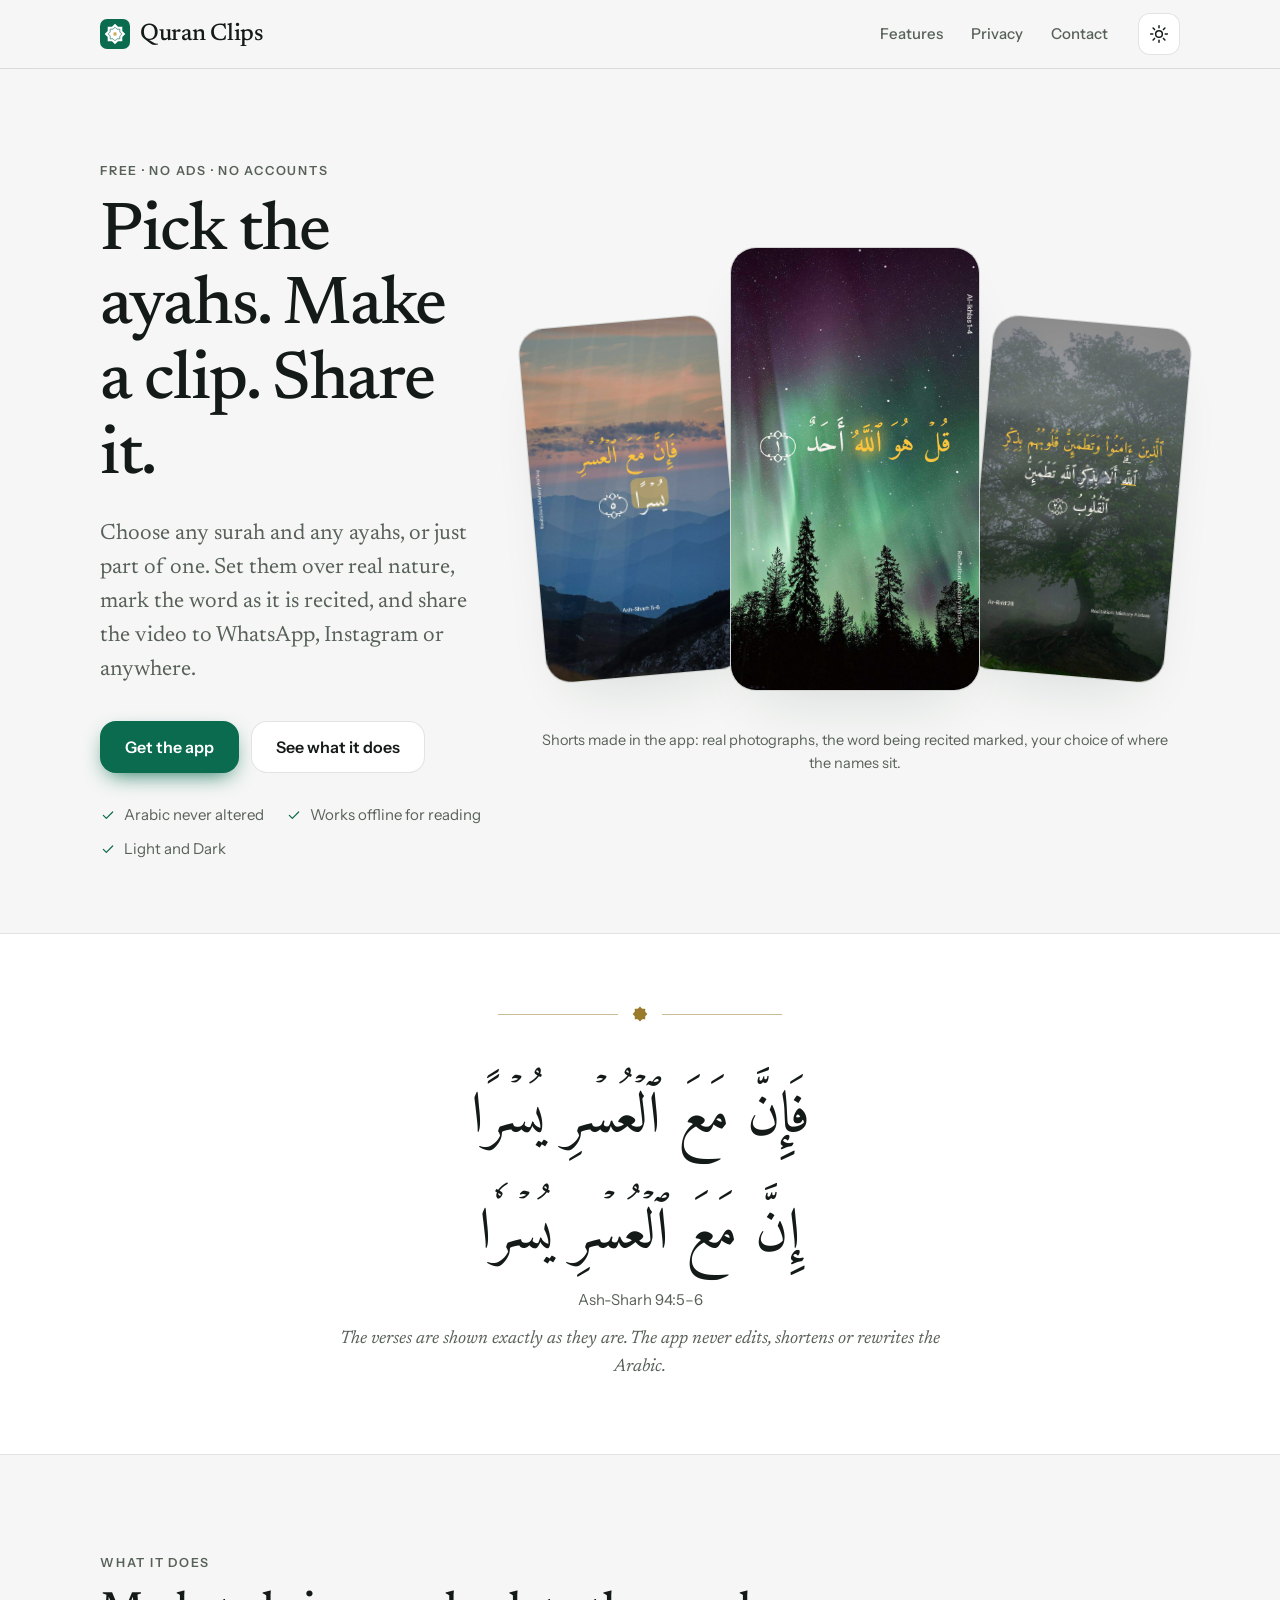
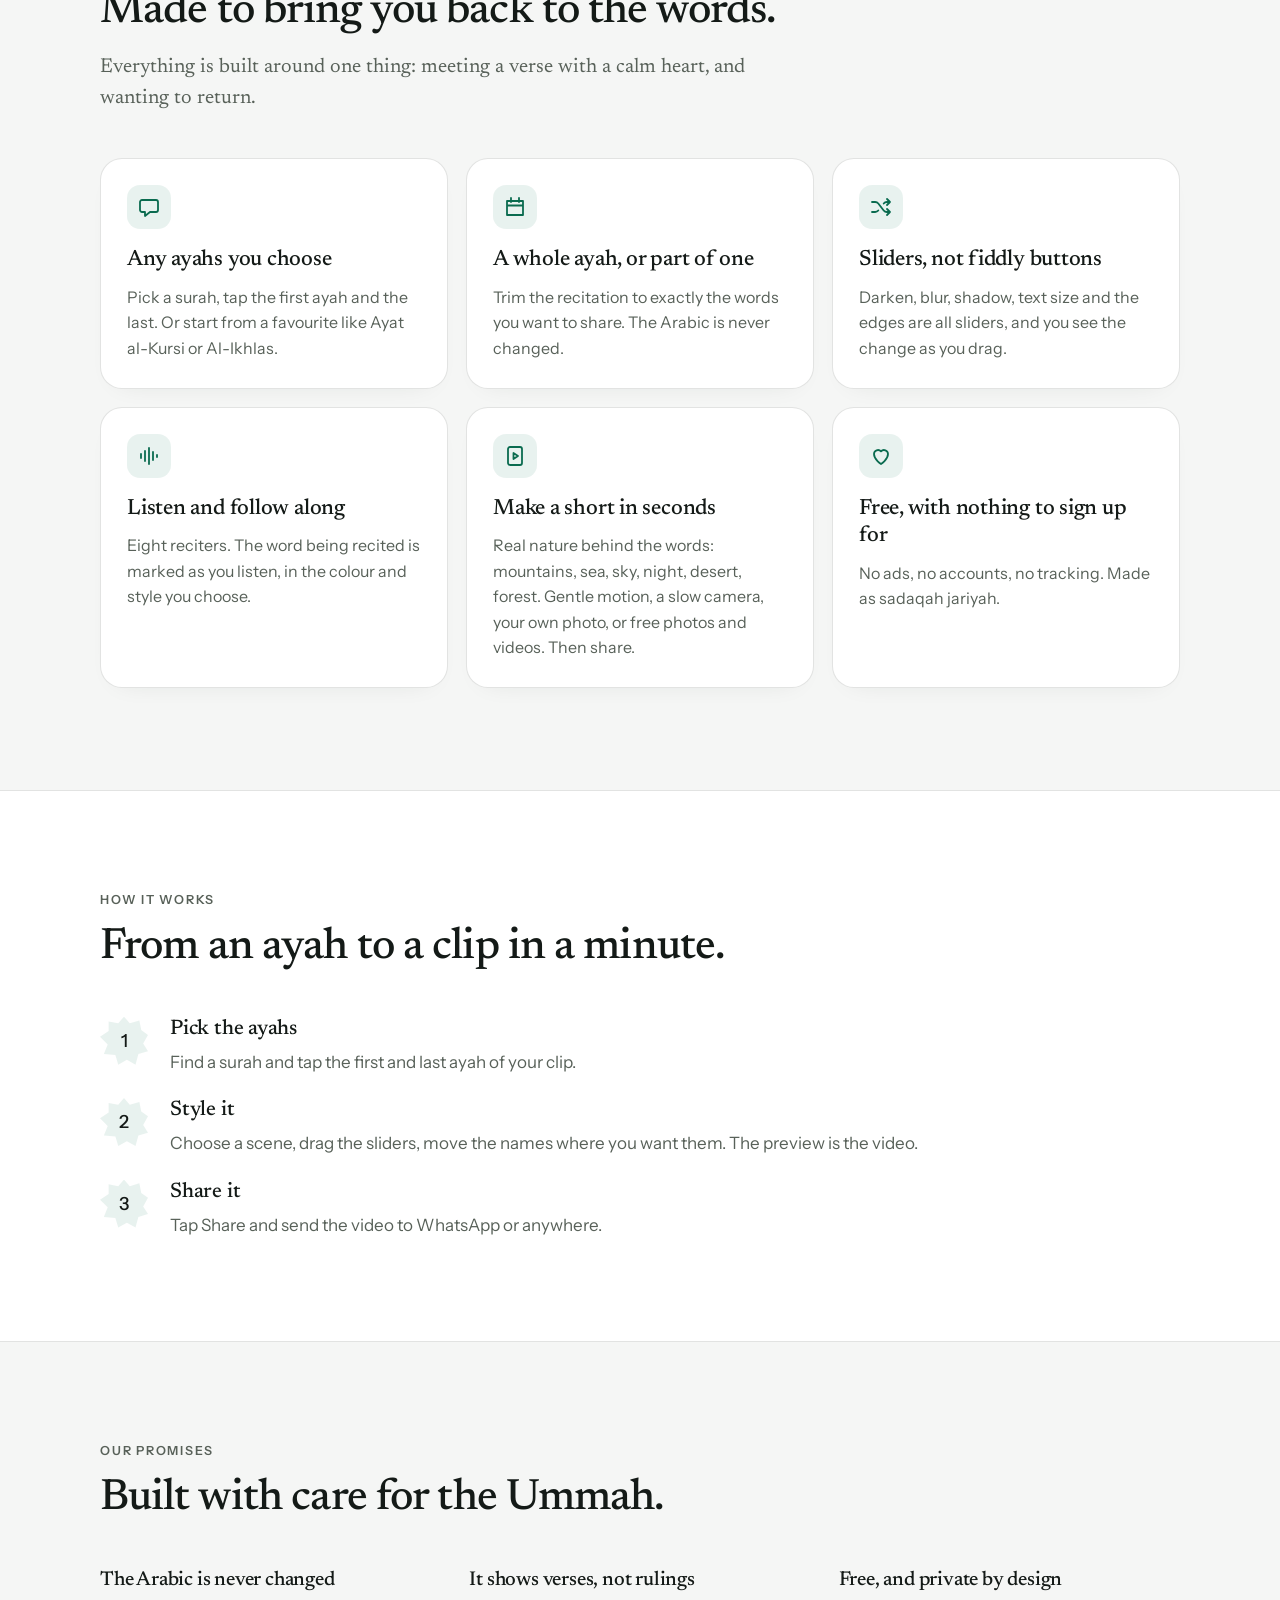
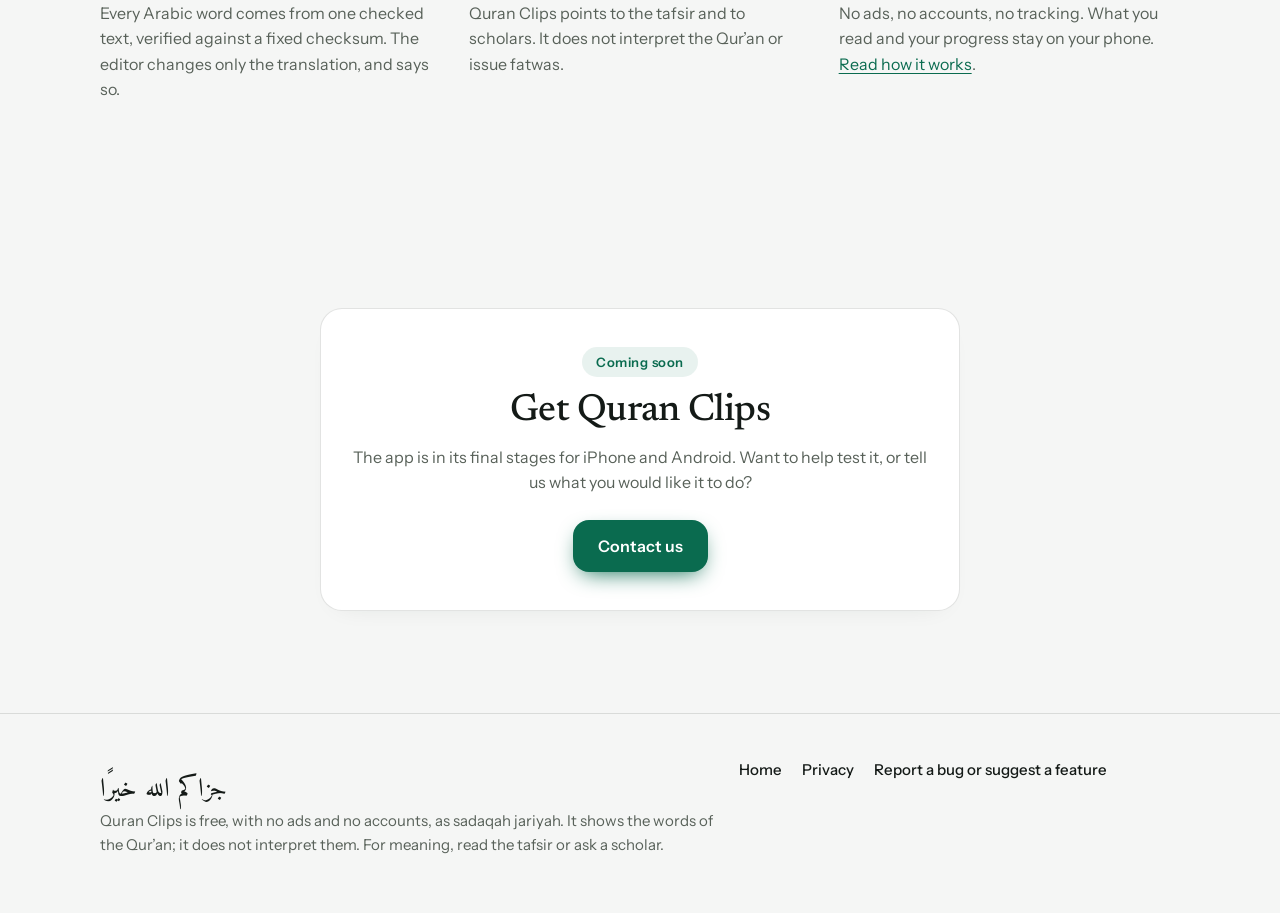
==== index.html @ 02ba5cd6 "Publish the Quran Clips site on its own so GitHub Pages can serve it from the repository root." ====
<!doctype html>
<html lang="en" dir="ltr">
<head>
<meta charset="utf-8">
<meta name="viewport" content="width=device-width, initial-scale=1">
<title>Quran Clips: make a clip of the ayahs you love</title>
<meta name="description" content="A free app for making Qur’an clips: pick the ayahs, set them over real nature, with the word being recited marked, and share the video. No ads, no accounts.">
<meta name="theme-color" content="#f5f6f5" media="(prefers-color-scheme: light)">
<meta name="theme-color" content="#0b0f0d" media="(prefers-color-scheme: dark)">
<link rel="icon" href="favicon.svg" type="image/svg+xml">
<link rel="preload" href="fonts/Newsreader_500Medium.ttf" as="font" type="font/ttf" crossorigin>
<link rel="stylesheet" href="style.css">
<script>
  // Set the theme before the page paints, so it never flashes the wrong one. Follows the device unless chosen.
  (function () {
    var t = null;
    try { t = localStorage.getItem("theme"); } catch (e) {}
    if (t !== "light" && t !== "dark") t = window.matchMedia && matchMedia("(prefers-color-scheme: dark)").matches ? "dark" : "light";
    document.documentElement.setAttribute("data-theme", t);
  })();
</script>
</head>
<body>
<a class="skip" href="#main">Skip to the content</a>
<header class="site">
  <div class="wrap bar">
    <a class="brand" href="index.html"><img src="assets/mark.svg" alt="" width="30" height="30"> Quran Clips</a>
    <nav class="main" aria-label="Main">
      <a class="hide-sm" href="index.html#features">Features</a>
      <a class="hide-sm" href="privacy.html">Privacy</a>
      <a href="contact.html">Contact</a>
    </nav>
    <button class="icon-btn" id="theme" type="button" aria-label="Switch between light and dark"><svg class="sun-icon" viewBox="0 0 24 24" fill="none" stroke="currentColor" stroke-width="1.8" stroke-linecap="round" aria-hidden="true"><circle cx="12" cy="12" r="4"/><path d="M12 2v2.5 M12 19.5V22 M2 12h2.5 M19.5 12H22 M4.9 4.9l1.8 1.8 M17.3 17.3l1.8 1.8 M19.1 4.9l-1.8 1.8 M6.7 17.3l-1.8 1.8"/></svg><svg class="moon-icon" viewBox="0 0 24 24" fill="none" stroke="currentColor" stroke-width="1.8" stroke-linecap="round" stroke-linejoin="round" aria-hidden="true"><path d="M20 14.5A8 8 0 0 1 9.5 4a8 8 0 1 0 10.5 10.5z"/></svg></button>
  </div>
</header>

<main id="main">
  <section class="hero">
    <div class="wrap grid">
      <div>
        <p class="eyebrow">Free · No ads · No accounts</p>
        <h1>Pick the ayahs. Make a clip. Share it.</h1>
        <p class="lead">Choose any surah and any ayahs, or just part of one. Set them over real nature, mark the word as it is recited, and share the video to WhatsApp, Instagram or anywhere.</p>
        <div class="cta">
          <a class="btn primary" href="#get">Get the app</a>
          <a class="btn" href="#features">See what it does</a>
        </div>
        <ul class="facts">
          <li><svg viewBox="0 0 24 24" fill="none" stroke="currentColor" stroke-width="1.8" stroke-linecap="round" stroke-linejoin="round" aria-hidden="true"><path d="M5 12.5l4.5 4.5L19 7.5"/></svg> Arabic never altered</li>
          <li><svg viewBox="0 0 24 24" fill="none" stroke="currentColor" stroke-width="1.8" stroke-linecap="round" stroke-linejoin="round" aria-hidden="true"><path d="M5 12.5l4.5 4.5L19 7.5"/></svg> Works offline for reading</li>
          <li><svg viewBox="0 0 24 24" fill="none" stroke="currentColor" stroke-width="1.8" stroke-linecap="round" stroke-linejoin="round" aria-hidden="true"><path d="M5 12.5l4.5 4.5L19 7.5"/></svg> Light and Dark</li>
        </ul>
      </div>
      <div>
        <div class="shots" aria-label="Three example shorts made with Quran Clips">
          <figure class="shot left" style="margin:0"><img src="assets/short-dawn.jpg" alt="A short: Ash-Sharh 5 to 6 in Arabic over dawn ridges, with one word marked as it is recited" width="360" height="640" loading="eager"></figure>
          <figure class="shot center" style="margin:0"><img src="assets/short-night.jpg" alt="A short: Al-Ikhlas over a green aurora behind pine trees" width="360" height="640" loading="eager"></figure>
          <figure class="shot right" style="margin:0"><img src="assets/short-forest.jpg" alt="A short: Ar-Ra‘d 28 over a tree in mist, with the recited word underlined" width="360" height="640" loading="eager"></figure>
        </div>
        <p class="shots-note small muted">Shorts made in the app: real photographs, the word being recited marked, your choice of where the names sit.</p>
      </div>
    </div>
  </section>

  <section class="verse" aria-label="A verse">
    <div class="wrap">
      <div class="ornament"><svg viewBox="0 0 16 16" fill="currentColor" aria-hidden="true"><path d="M8.00,0.60L10.17,2.77L13.23,2.77L13.23,5.83L15.40,8.00L13.23,10.17L13.23,13.23L10.17,13.23L8.00,15.40L5.83,13.23L2.77,13.23L2.77,10.17L0.60,8.00L2.77,5.83L2.77,2.77L5.83,2.77Z"/></svg></div>
      <p class="arabic" lang="ar" data-ref="94:5">فَإِنَّ مَعَ ٱلۡعُسۡرِ يُسۡرًا</p>
      <p class="arabic" lang="ar" data-ref="94:6" style="margin-top:0">إِنَّ مَعَ ٱلۡعُسۡرِ يُسۡرٗا</p>
      <p class="ref">Ash-Sharh 94:5–6</p>
      <p class="note">The verses are shown exactly as they are. The app never edits, shortens or rewrites the Arabic.</p>
    </div>
  </section>

  <section class="block" id="features">
    <div class="wrap">
      <div class="head">
        <p class="eyebrow">What it does</p>
        <h2>Made to bring you back to the words.</h2>
        <p>Everything is built around one thing: meeting a verse with a calm heart, and wanting to return.</p>
      </div>
      <div class="cards">
        <article class="card"><div class="tile"><svg viewBox="0 0 24 24" fill="none" stroke="currentColor" stroke-width="1.8" stroke-linecap="round" stroke-linejoin="round" aria-hidden="true"><path d="M5 5h14a2 2 0 0 1 2 2v8a2 2 0 0 1-2 2h-6l-5 4v-4H5a2 2 0 0 1-2-2V7a2 2 0 0 1 2-2z"/></svg></div><h3>Any ayahs you choose</h3><p>Pick a surah, tap the first ayah and the last. Or start from a favourite like Ayat al-Kursi or Al-Ikhlas.</p></article>
        <article class="card"><div class="tile"><svg viewBox="0 0 24 24" fill="none" stroke="currentColor" stroke-width="1.8" stroke-linecap="round" stroke-linejoin="round" aria-hidden="true"><path d="M4 6h16v14H4z M4 10.5h16 M8 3v4 M16 3v4"/></svg></div><h3>A whole ayah, or part of one</h3><p>Trim the recitation to exactly the words you want to share. The Arabic is never changed.</p></article>
        <article class="card"><div class="tile"><svg viewBox="0 0 24 24" fill="none" stroke="currentColor" stroke-width="1.8" stroke-linecap="round" stroke-linejoin="round" aria-hidden="true"><path d="M3 7h3.2a4 4 0 0 1 3.1 1.5l5.4 7A4 4 0 0 0 17.8 17H21 M18 14l3 3-3 3 M3 17h3.2a4 4 0 0 0 3.1-1.5 M14.7 8.5A4 4 0 0 1 17.8 7H21 M18 4l3 3-3 3"/></svg></div><h3>Sliders, not fiddly buttons</h3><p>Darken, blur, shadow, text size and the edges are all sliders, and you see the change as you drag.</p></article>
        <article class="card"><div class="tile"><svg viewBox="0 0 24 24" fill="none" stroke="currentColor" stroke-width="1.8" stroke-linecap="round" stroke-linejoin="round" aria-hidden="true"><path d="M4 10v4 M8 7v10 M12 4v16 M16 8v8 M20 11v2"/></svg></div><h3>Listen and follow along</h3><p>Eight reciters. The word being recited is marked as you listen, in the colour and style you choose.</p></article>
        <article class="card"><div class="tile"><svg viewBox="0 0 24 24" fill="none" stroke="currentColor" stroke-width="1.8" stroke-linecap="round" stroke-linejoin="round" aria-hidden="true"><path d="M7 3h10a2 2 0 0 1 2 2v14a2 2 0 0 1-2 2H7a2 2 0 0 1-2-2V5a2 2 0 0 1 2-2z M10.5 9v6l4.5-3z"/></svg></div><h3>Make a short in seconds</h3><p>Real nature behind the words: mountains, sea, sky, night, desert, forest. Gentle motion, a slow camera, your own photo, or free photos and videos. Then share.</p></article>
        <article class="card"><div class="tile"><svg viewBox="0 0 24 24" fill="none" stroke="currentColor" stroke-width="1.8" stroke-linecap="round" stroke-linejoin="round" aria-hidden="true"><path d="M12 20s-7-4.4-7-10a4 4 0 0 1 7-2.6A4 4 0 0 1 19 10c0 5.6-7 10-7 10z"/></svg></div><h3>Free, with nothing to sign up for</h3><p>No ads, no accounts, no tracking. Made as sadaqah jariyah.</p></article>
      </div>
    </div>
  </section>

  <section class="block band" id="how">
    <div class="wrap">
      <div class="head"><p class="eyebrow">How it works</p><h2>From an ayah to a clip in a minute.</h2></div>
      <ol class="steps">
        <li><div><h3>Pick the ayahs</h3><p>Find a surah and tap the first and last ayah of your clip.</p></div></li>
        <li><div><h3>Style it</h3><p>Choose a scene, drag the sliders, move the names where you want them. The preview is the video.</p></div></li>
        <li><div><h3>Share it</h3><p>Tap Share and send the video to WhatsApp or anywhere.</p></div></li>
      </ol>
    </div>
  </section>

  <section class="block">
    <div class="wrap">
      <div class="head"><p class="eyebrow">Our promises</p><h2>Built with care for the Ummah.</h2></div>
      <div class="principles">
        <div><h3>The Arabic is never changed</h3><p>Every Arabic word comes from one checked text, verified against a fixed checksum. The editor changes only the translation, and says so.</p></div>
        <div><h3>It shows verses, not rulings</h3><p>Quran Clips points to the tafsir and to scholars. It does not interpret the Qur’an or issue fatwas.</p></div>
        <div><h3>Free, and private by design</h3><p>No ads, no accounts, no tracking. What you read and your progress stay on your phone. <a href="privacy.html">Read how it works</a>.</p></div>
      </div>
    </div>
  </section>

  <section class="block get" id="get">
    <div class="wrap">
      <div class="card">
        <span class="pill">Coming soon</span>
        <h2 style="font-size:clamp(28px,4vw,38px)">Get Quran Clips</h2>
        <p style="margin:12px 0 24px">The app is in its final stages for iPhone and Android. Want to help test it, or tell us what you would like it to do?</p>
        <a class="btn primary" href="contact.html">Contact us</a>
      </div>
    </div>
  </section>
</main>

<footer class="site">
  <div class="wrap foot">
    <div>
      <p class="dua" lang="ar">جزاكم الله خيرًا</p>
      <p style="margin:0">Quran Clips is free, with no ads and no accounts, as sadaqah jariyah. It shows the words of the Qur’an; it does not interpret them. For meaning, read the tafsir or ask a scholar.</p>
    </div>
    <nav aria-label="Footer">
      <a href="index.html">Home</a>
      <a href="privacy.html">Privacy</a>
      <a href="contact.html">Report a bug or suggest a feature</a>
    </nav>
  </div>
</footer>
<script src="config.js"></script>
<script src="main.js"></script>
</body>
</html>
---- style.css ----
/* Quran Clips website. Same look as the app (docs/DESIGN.md): neutral Light and Dark, one deep green accent,
   gold only for ornament, serif for reading, a quiet sans for interface. No third-party requests. */

@font-face { font-family: "Amiri Quran"; src: url("fonts/AmiriQuran_400Regular.ttf") format("truetype"); font-display: swap; }
@font-face { font-family: "Newsreader"; src: url("fonts/Newsreader_400Regular.ttf") format("truetype"); font-weight: 400; font-display: swap; }
@font-face { font-family: "Newsreader"; src: url("fonts/Newsreader_400Regular_Italic.ttf") format("truetype"); font-weight: 400; font-style: italic; font-display: swap; }
@font-face { font-family: "Newsreader"; src: url("fonts/Newsreader_500Medium.ttf") format("truetype"); font-weight: 500; font-display: swap; }
@font-face { font-family: "Instrument Sans"; src: url("fonts/InstrumentSans_400Regular.ttf") format("truetype"); font-weight: 400; font-display: swap; }
@font-face { font-family: "Instrument Sans"; src: url("fonts/InstrumentSans_500Medium.ttf") format("truetype"); font-weight: 500; font-display: swap; }
@font-face { font-family: "Instrument Sans"; src: url("fonts/InstrumentSans_600SemiBold.ttf") format("truetype"); font-weight: 600; font-display: swap; }

:root {
  --bg: #f5f6f5; --surface: #ffffff; --raised: #eceeec;
  --ink: #141a17; --ink-soft: #586159; --line: rgba(20, 26, 23, 0.12);
  --accent: #0a6b4f; --on-accent: #ffffff; --accent-wash: rgba(10, 107, 79, 0.09);
  --gold: #9a7b2c; --danger: #b3261e; --shadow: rgba(14, 42, 32, 0.14);
  --serif: "Newsreader", Georgia, "Times New Roman", serif;
  --sans: "Instrument Sans", system-ui, -apple-system, "Segoe UI", Roboto, sans-serif;
  --arabic: "Amiri Quran", "Traditional Arabic", serif;
  --r: 14px; --r-lg: 22px; --max: 1080px;
  color-scheme: light;
}
:root[data-theme="dark"] {
  --bg: #0b0f0d; --surface: #131a17; --raised: #1b2420;
  --ink: #eceeeb; --ink-soft: #9aa59f; --line: rgba(236, 239, 235, 0.12);
  --accent: #4fc3a0; --on-accent: #06120d; --accent-wash: rgba(79, 195, 160, 0.14);
  --gold: #cdae62; --danger: #f08a7e; --shadow: rgba(0, 0, 0, 0.5);
  color-scheme: dark;
}

* { box-sizing: border-box; }
html { scroll-behavior: smooth; -webkit-text-size-adjust: 100%; }
body { margin: 0; background: var(--bg); color: var(--ink); font: 400 17px/1.6 var(--sans); -webkit-font-smoothing: antialiased; }
img { max-width: 100%; display: block; }
a { color: var(--accent); text-underline-offset: 3px; }
a:hover { text-decoration-thickness: 2px; }
:focus-visible { outline: 3px solid var(--accent); outline-offset: 3px; border-radius: 6px; }
.skip { position: absolute; left: -999px; top: 8px; background: var(--accent); color: var(--on-accent); padding: 10px 16px; border-radius: 10px; z-index: 100; }
.skip:focus { left: 12px; }
.wrap { width: min(100% - 40px, var(--max)); margin-inline: auto; }

/* ---- header ---- */
header.site { position: sticky; top: 0; z-index: 20; background: color-mix(in srgb, var(--bg) 88%, transparent); backdrop-filter: saturate(1.4) blur(14px); -webkit-backdrop-filter: saturate(1.4) blur(14px); border-bottom: 1px solid var(--line); }
.bar { display: flex; align-items: center; gap: 18px; height: 68px; }
.brand { display: flex; align-items: center; gap: 10px; color: var(--ink); text-decoration: none; font: 500 24px/1 var(--serif); letter-spacing: -0.3px; margin-right: auto; }
.brand svg { width: 30px; height: 30px; }
nav.main { display: flex; gap: 4px; }
nav.main a { color: var(--ink-soft); text-decoration: none; font-weight: 500; font-size: 15px; padding: 9px 12px; border-radius: 10px; }
nav.main a:hover, nav.main a[aria-current="page"] { color: var(--ink); background: var(--raised); }
.icon-btn { width: 42px; height: 42px; display: grid; place-items: center; border-radius: 12px; border: 1px solid var(--line); background: var(--surface); color: var(--ink); cursor: pointer; }
.icon-btn:hover { background: var(--raised); }
.icon-btn svg { width: 20px; height: 20px; }
:root:not([data-theme="dark"]) .moon-icon, :root[data-theme="dark"] .sun-icon { display: none; }
@media (max-width: 720px) { nav.main a.hide-sm { display: none; } .bar { gap: 8px; } }

/* ---- buttons ---- */
.btn { display: inline-flex; align-items: center; justify-content: center; gap: 9px; height: 52px; padding: 0 24px; border-radius: 16px; border: 1px solid var(--line); background: var(--surface); color: var(--ink); font: 600 16px var(--sans); text-decoration: none; cursor: pointer; transition: transform 0.15s ease, box-shadow 0.2s ease, background 0.2s ease; }
.btn:hover { transform: translateY(-1px); }
.btn:active { transform: translateY(0) scale(0.98); }
.btn.primary { background: var(--accent); color: var(--on-accent); border-color: transparent; box-shadow: 0 8px 22px -8px var(--accent); }
.btn[disabled], .btn[aria-disabled="true"] { opacity: 0.55; cursor: not-allowed; transform: none; }

/* ---- type ---- */
h1, h2, h3 { font-family: var(--serif); font-weight: 500; letter-spacing: -0.02em; line-height: 1.1; margin: 0; }
h1 { font-size: clamp(40px, 6.2vw, 68px); }
h2 { font-size: clamp(30px, 4vw, 44px); }
h3 { font-size: 22px; line-height: 1.25; letter-spacing: -0.01em; }
.eyebrow { font: 600 12.5px/1 var(--sans); letter-spacing: 0.14em; text-transform: uppercase; color: var(--ink-soft); margin: 0 0 18px; }
.lead { font: 400 clamp(19px, 2.2vw, 22px)/1.55 var(--serif); color: var(--ink-soft); max-width: 34em; margin: 22px 0 0; }
.muted { color: var(--ink-soft); }
.small { font-size: 14.5px; }

/* ---- hero ---- */
.hero { padding: clamp(40px, 8vw, 96px) 0 clamp(40px, 6vw, 72px); }
.hero .grid { display: grid; gap: 48px; align-items: center; }
@media (min-width: 900px) { .hero .grid { grid-template-columns: 1.05fr 1fr; } }
.cta { display: flex; flex-wrap: wrap; gap: 12px; margin-top: 34px; }
.facts { display: flex; flex-wrap: wrap; gap: 10px 22px; margin: 30px 0 0; padding: 0; list-style: none; color: var(--ink-soft); font-size: 15px; }
.facts li { display: flex; align-items: center; gap: 8px; }
.facts svg { width: 16px; height: 16px; color: var(--accent); }

.shots { position: relative; display: flex; justify-content: center; align-items: center; padding: 10px 0 20px; }
.shot { width: min(30vw, 200px); aspect-ratio: 9 / 16; border-radius: 26px; overflow: hidden; border: 1px solid var(--line); background: var(--raised); box-shadow: 0 30px 60px -28px var(--shadow); flex: none; }
.shot img { width: 100%; height: 100%; object-fit: cover; }
.shot.center { width: min(38vw, 250px); margin: 0 -18px; z-index: 2; transform: translateY(-14px); }
.shot.left { transform: rotate(-5deg) translateY(16px); }
.shot.right { transform: rotate(5deg) translateY(16px); }
@media (max-width: 899px) { .shot { width: min(28vw, 170px); } .shot.center { width: min(36vw, 210px); } }
@media (prefers-reduced-motion: no-preference) {
  .shot { animation: rise 0.9s cubic-bezier(0.2, 0.7, 0.2, 1) both; }
  .shot.center { animation-delay: 0.08s; } .shot.right { animation-delay: 0.16s; }
  @keyframes rise { from { opacity: 0; translate: 0 24px; } to { opacity: 1; translate: 0 0; } }
}
.shots-note { text-align: center; margin: 4px 0 0; }

/* ---- ornament + verse ---- */
.ornament { display: flex; align-items: center; justify-content: center; gap: 14px; color: var(--gold); margin: 0 auto; }
.ornament::before, .ornament::after { content: ""; height: 1px; width: min(18vw, 120px); background: currentColor; opacity: 0.5; }
.ornament svg { width: 16px; height: 16px; }
.verse { text-align: center; padding: clamp(36px, 6vw, 72px) 0; border-block: 1px solid var(--line); background: var(--surface); }
.arabic { font-family: var(--arabic); direction: rtl; font-size: clamp(34px, 6vw, 58px); line-height: 2; margin: 18px 0 0; }
.verse .ref { margin: 16px 0 0; color: var(--ink-soft); font-size: 15px; }
.verse .note { max-width: 34em; margin: 14px auto 0; font: italic 400 18px/1.55 var(--serif); color: var(--ink-soft); }

/* ---- sections ---- */
section.block { padding: clamp(56px, 8vw, 104px) 0; }
.head { max-width: 40em; margin-bottom: 44px; }
.head p { margin: 16px 0 0; color: var(--ink-soft); font: 400 20px/1.55 var(--serif); }
.head p.eyebrow, .page-head p.eyebrow { font: 600 12.5px/1 var(--sans); letter-spacing: 0.14em; text-transform: uppercase; margin: 0 0 18px; }
.cards { display: grid; gap: 18px; grid-template-columns: repeat(auto-fit, minmax(290px, 1fr)); }
.card { background: var(--surface); border: 1px solid var(--line); border-radius: var(--r-lg); padding: 26px; box-shadow: 0 10px 28px -20px var(--shadow); }
:root[data-theme="dark"] .card { box-shadow: none; }
.card p { margin: 10px 0 0; color: var(--ink-soft); font-size: 16px; }
.tile { width: 44px; height: 44px; border-radius: 13px; background: var(--accent-wash); color: var(--accent); display: grid; place-items: center; margin-bottom: 18px; }
.tile svg { width: 24px; height: 24px; }

.steps { display: grid; gap: 22px; counter-reset: s; padding: 0; margin: 0; list-style: none; }
.steps li { display: grid; grid-template-columns: 52px 1fr; gap: 18px; align-items: start; counter-increment: s; }
.steps li::before { content: counter(s); display: grid; place-items: center; width: 48px; height: 48px; font: 500 18px var(--sans); color: var(--ink); background: var(--accent-wash); clip-path: polygon(50% 0, 62% 14%, 82% 8%, 86% 28%, 100% 38%, 90% 56%, 100% 72%, 80% 78%, 74% 100%, 56% 90%, 38% 100%, 32% 80%, 8% 78%, 16% 58%, 0 42%, 18% 30%, 18% 10%, 38% 14%); }
.steps h3 { font-size: 21px; }
.steps p { margin: 6px 0 0; color: var(--ink-soft); }

.band { background: var(--surface); border-block: 1px solid var(--line); }
.principles { display: grid; gap: 28px; grid-template-columns: repeat(auto-fit, minmax(250px, 1fr)); }
.principles h3 { font-size: 20px; margin-bottom: 8px; }
.principles p { margin: 0; color: var(--ink-soft); font-size: 16px; }

.get { text-align: center; }
.get .card { max-width: 640px; margin: 0 auto; padding: 38px 30px; }
.pill { display: inline-block; background: var(--accent-wash); color: var(--accent); font: 600 13px var(--sans); letter-spacing: 0.04em; padding: 7px 14px; border-radius: 999px; margin-bottom: 14px; }

/* ---- footer ---- */
footer.site { padding: 44px 0 56px; border-top: 1px solid var(--line); color: var(--ink-soft); font-size: 15px; }
.foot { display: grid; gap: 22px; }
@media (min-width: 720px) { .foot { grid-template-columns: 1.4fr 1fr; align-items: start; } }
.foot nav { display: flex; gap: 20px; flex-wrap: wrap; }
.foot nav a { color: var(--ink); text-decoration: none; font-weight: 500; }
.foot nav a:hover { text-decoration: underline; }
.dua { font-family: var(--arabic); font-size: 26px; line-height: 1.8; color: var(--ink); margin: 0 0 4px; direction: rtl; text-align: left; }

/* ---- pages: contact, privacy ---- */
.page-head { padding: clamp(44px, 7vw, 84px) 0 28px; }
.page-head p { max-width: 36em; font: 400 20px/1.55 var(--serif); color: var(--ink-soft); margin: 18px 0 0; }
.two { display: grid; gap: 36px; padding-bottom: 88px; }
@media (min-width: 900px) { .two { grid-template-columns: 0.8fr 1.2fr; align-items: start; } }
.aside h3 { font-size: 19px; margin: 0 0 6px; }
.aside p { margin: 0 0 22px; color: var(--ink-soft); font-size: 16px; }
.aside ul { padding-left: 20px; margin: 0 0 22px; color: var(--ink-soft); }
.aside li { margin: 6px 0; }

form.form { background: var(--surface); border: 1px solid var(--line); border-radius: var(--r-lg); padding: clamp(20px, 4vw, 32px); box-shadow: 0 18px 44px -28px var(--shadow); }
:root[data-theme="dark"] form.form { box-shadow: none; }
fieldset { border: 0; padding: 0; margin: 0 0 24px; min-width: 0; }
legend, label.lbl { font: 600 15px var(--sans); margin-bottom: 10px; display: block; padding: 0; }
.types { display: grid; gap: 10px; grid-template-columns: repeat(auto-fit, minmax(160px, 1fr)); }
.types input { position: absolute; opacity: 0; pointer-events: none; }
.types label { display: flex; align-items: center; gap: 12px; padding: 14px 16px; border: 1px solid var(--line); border-radius: var(--r); background: var(--bg); cursor: pointer; font-weight: 500; font-size: 16px; transition: border-color 0.15s, background 0.15s, transform 0.15s; }
.types label:hover { transform: translateY(-1px); }
.types svg { width: 22px; height: 22px; color: var(--ink-soft); flex: none; }
.types input:checked + label { border-color: var(--accent); background: var(--accent-wash); }
.types input:checked + label svg { color: var(--accent); }
.types input:focus-visible + label { outline: 3px solid var(--accent); outline-offset: 2px; }
.field { margin-bottom: 20px; }
.field .help { color: var(--ink-soft); font-size: 14.5px; margin: -4px 0 10px; }
input[type="text"], input[type="email"], textarea { width: 100%; font: 400 17px/1.5 var(--sans); color: var(--ink); background: var(--bg); border: 1px solid var(--line); border-radius: var(--r); padding: 13px 15px; transition: border-color 0.15s, box-shadow 0.15s; }
textarea { min-height: 170px; resize: vertical; }
input::placeholder, textarea::placeholder { color: var(--ink-soft); opacity: 0.8; }
input:focus, textarea:focus { outline: none; border-color: var(--accent); box-shadow: 0 0 0 4px var(--accent-wash); }
.row2 { display: grid; gap: 16px; grid-template-columns: repeat(auto-fit, minmax(210px, 1fr)); }
.count { text-align: right; font-size: 13.5px; color: var(--ink-soft); margin-top: 6px; }
.hp { position: absolute; left: -9999px; width: 1px; height: 1px; overflow: hidden; }
.status { min-height: 24px; margin: 16px 0 0; font-size: 15.5px; }
.status.err { color: var(--danger); }
.done { text-align: center; padding: 28px 10px 10px; }
.done .tile { margin: 0 auto 18px; width: 56px; height: 56px; border-radius: 18px; }
.done h2 { font-size: 32px; margin-bottom: 10px; }
.done p { color: var(--ink-soft); margin: 0 0 22px; }
[hidden] { display: none !important; }

.prose { max-width: 42em; padding-bottom: 96px; }
.prose h2 { font-size: 28px; margin: 44px 0 10px; }
.prose p, .prose li { color: var(--ink); font-size: 17.5px; }
.prose ul { padding-left: 22px; }
.prose .callout { background: var(--accent-wash); border-radius: var(--r); padding: 16px 18px; margin: 22px 0; color: var(--ink); }
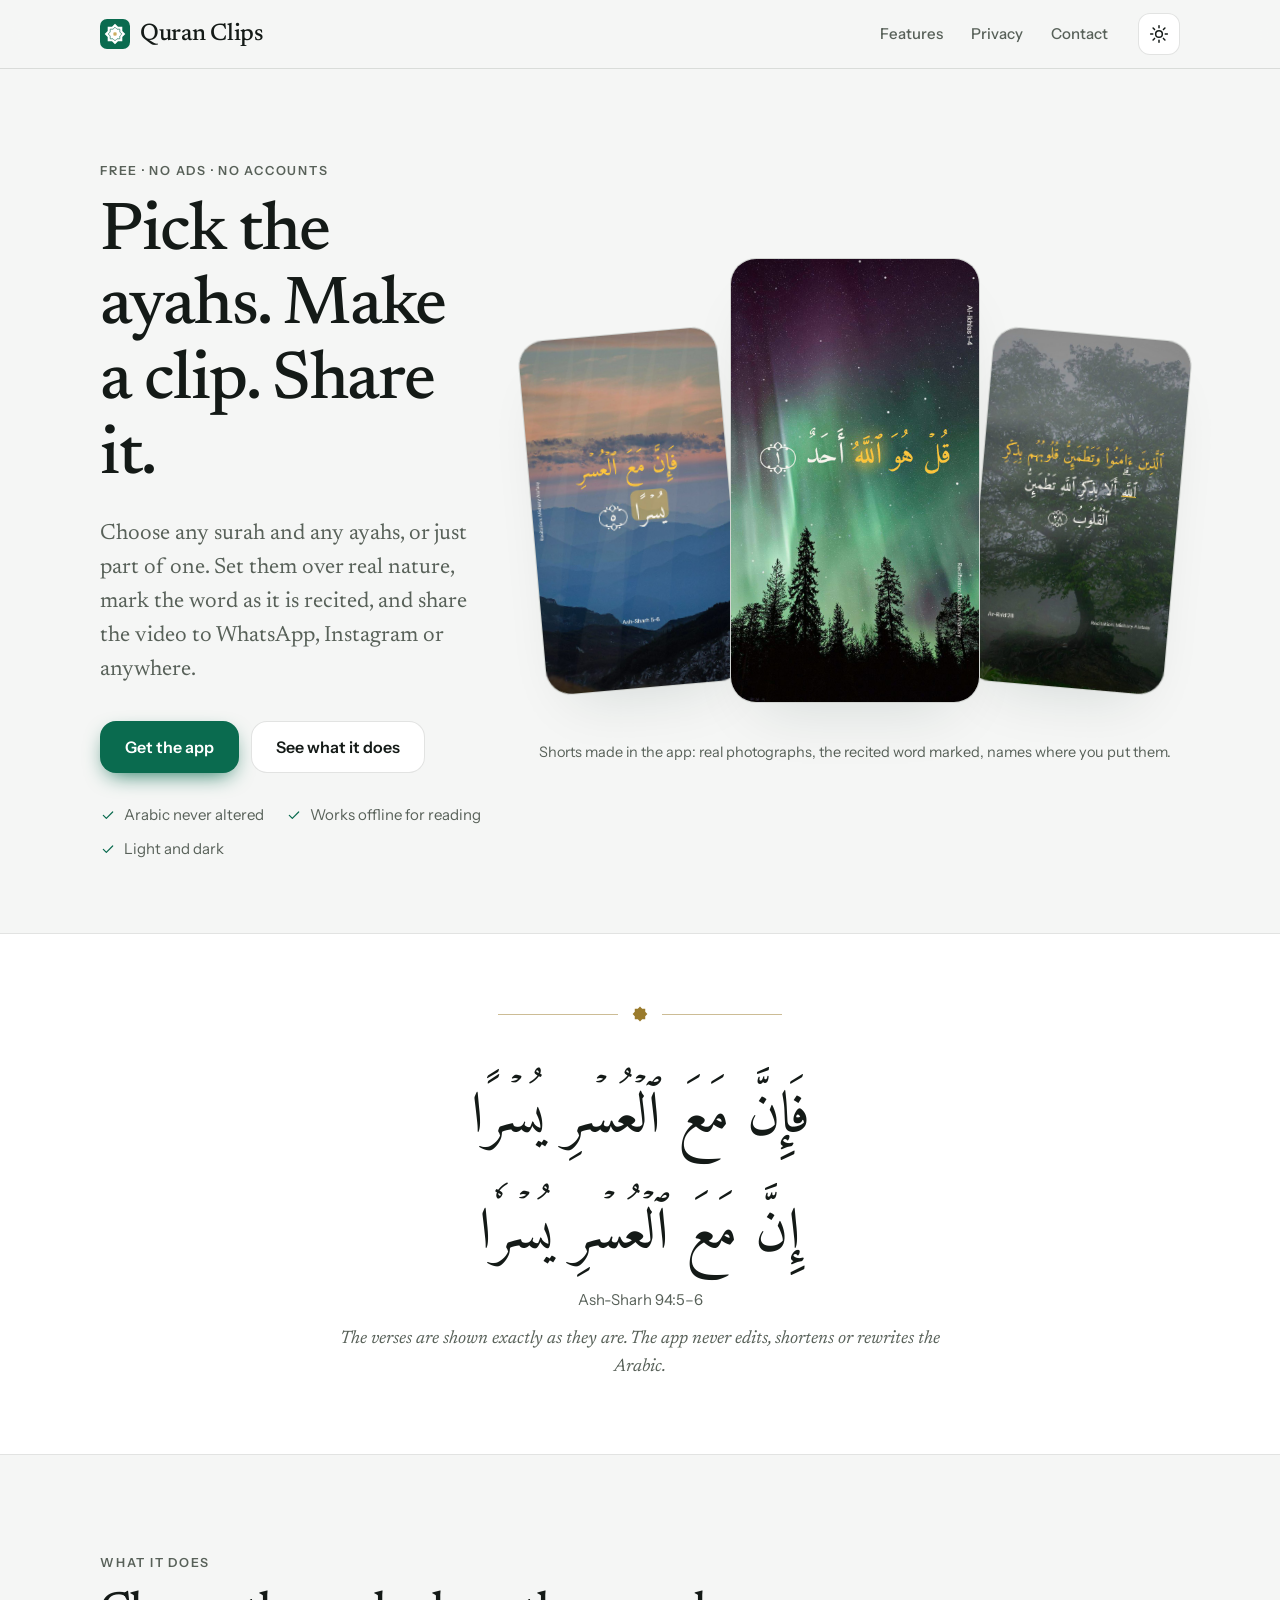
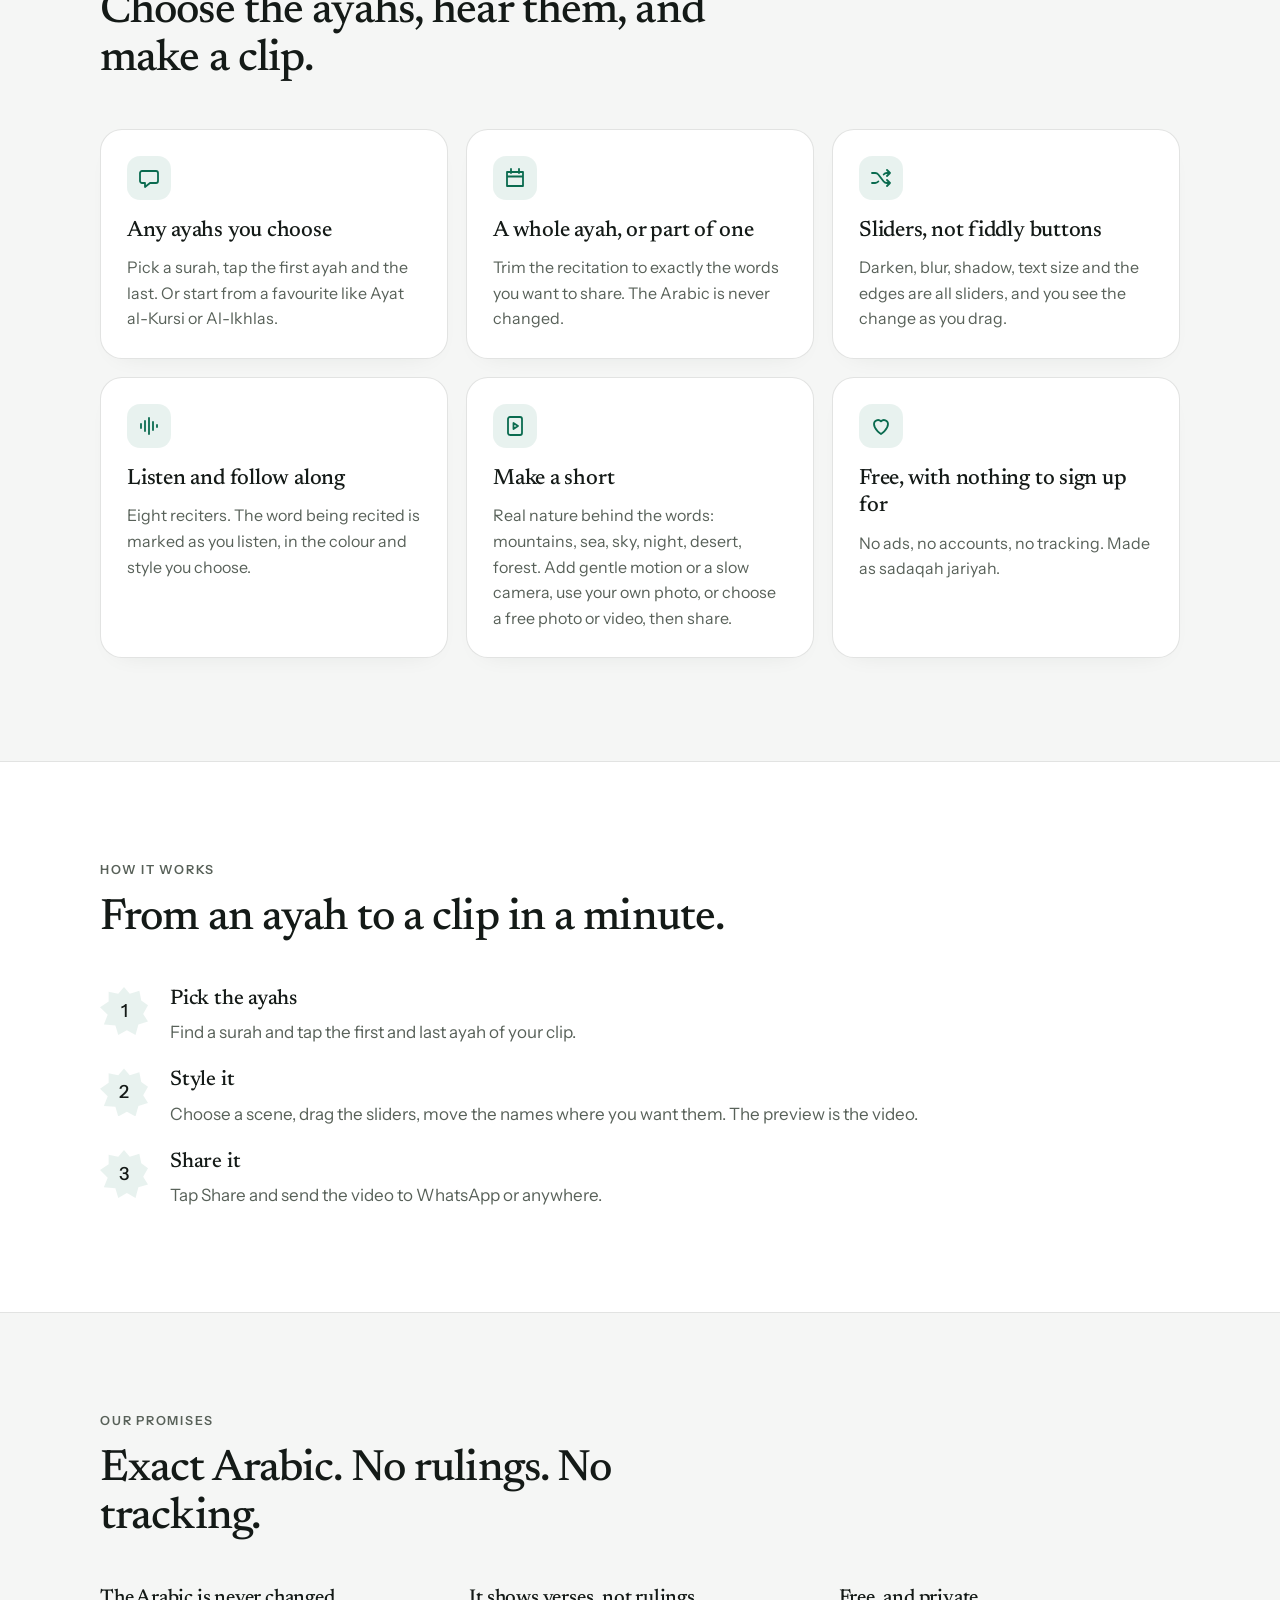
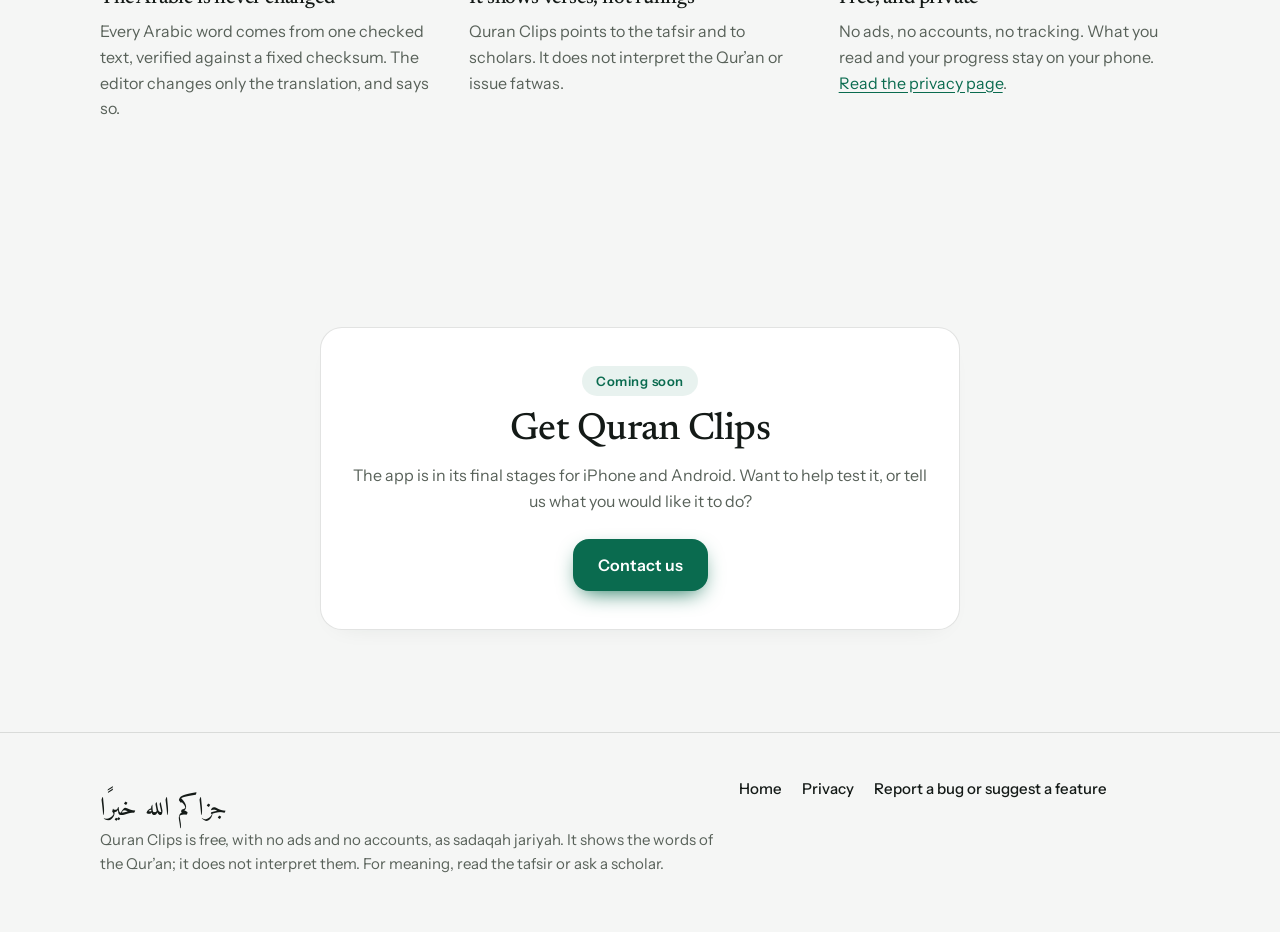
==== commit 06258905: "Refine text and descriptions across multiple pages for clarity and consistency. Updates include impr" ====
--- a/index.html
+++ b/index.html
@@ -4,7 +4,7 @@
 <meta charset="utf-8">
 <meta name="viewport" content="width=device-width, initial-scale=1">
 <title>Quran Clips: make a clip of the ayahs you love</title>
-<meta name="description" content="A free app for making Qur’an clips: pick the ayahs, set them over real nature, with the word being recited marked, and share the video. No ads, no accounts.">
+<meta name="description" content="A free app for making Qur’an clips. Pick the ayahs, set them over real nature, mark the word as it is recited, and share the video. No ads, no accounts.">
 <meta name="theme-color" content="#f5f6f5" media="(prefers-color-scheme: light)">
 <meta name="theme-color" content="#0b0f0d" media="(prefers-color-scheme: dark)">
 <link rel="icon" href="favicon.svg" type="image/svg+xml">
@@ -48,7 +48,7 @@
         <ul class="facts">
           <li><svg viewBox="0 0 24 24" fill="none" stroke="currentColor" stroke-width="1.8" stroke-linecap="round" stroke-linejoin="round" aria-hidden="true"><path d="M5 12.5l4.5 4.5L19 7.5"/></svg> Arabic never altered</li>
           <li><svg viewBox="0 0 24 24" fill="none" stroke="currentColor" stroke-width="1.8" stroke-linecap="round" stroke-linejoin="round" aria-hidden="true"><path d="M5 12.5l4.5 4.5L19 7.5"/></svg> Works offline for reading</li>
-          <li><svg viewBox="0 0 24 24" fill="none" stroke="currentColor" stroke-width="1.8" stroke-linecap="round" stroke-linejoin="round" aria-hidden="true"><path d="M5 12.5l4.5 4.5L19 7.5"/></svg> Light and Dark</li>
+          <li><svg viewBox="0 0 24 24" fill="none" stroke="currentColor" stroke-width="1.8" stroke-linecap="round" stroke-linejoin="round" aria-hidden="true"><path d="M5 12.5l4.5 4.5L19 7.5"/></svg> Light and dark</li>
         </ul>
       </div>
       <div>
@@ -57,7 +57,7 @@
           <figure class="shot center" style="margin:0"><img src="assets/short-night.jpg" alt="A short: Al-Ikhlas over a green aurora behind pine trees" width="360" height="640" loading="eager"></figure>
           <figure class="shot right" style="margin:0"><img src="assets/short-forest.jpg" alt="A short: Ar-Ra‘d 28 over a tree in mist, with the recited word underlined" width="360" height="640" loading="eager"></figure>
         </div>
-        <p class="shots-note small muted">Shorts made in the app: real photographs, the word being recited marked, your choice of where the names sit.</p>
+        <p class="shots-note small muted">Shorts made in the app: real photographs, the recited word marked, names where you put them.</p>
       </div>
     </div>
   </section>
@@ -76,15 +76,14 @@
     <div class="wrap">
       <div class="head">
         <p class="eyebrow">What it does</p>
-        <h2>Made to bring you back to the words.</h2>
-        <p>Everything is built around one thing: meeting a verse with a calm heart, and wanting to return.</p>
+        <h2>Choose the ayahs, hear them, and make a clip.</h2>
       </div>
       <div class="cards">
         <article class="card"><div class="tile"><svg viewBox="0 0 24 24" fill="none" stroke="currentColor" stroke-width="1.8" stroke-linecap="round" stroke-linejoin="round" aria-hidden="true"><path d="M5 5h14a2 2 0 0 1 2 2v8a2 2 0 0 1-2 2h-6l-5 4v-4H5a2 2 0 0 1-2-2V7a2 2 0 0 1 2-2z"/></svg></div><h3>Any ayahs you choose</h3><p>Pick a surah, tap the first ayah and the last. Or start from a favourite like Ayat al-Kursi or Al-Ikhlas.</p></article>
         <article class="card"><div class="tile"><svg viewBox="0 0 24 24" fill="none" stroke="currentColor" stroke-width="1.8" stroke-linecap="round" stroke-linejoin="round" aria-hidden="true"><path d="M4 6h16v14H4z M4 10.5h16 M8 3v4 M16 3v4"/></svg></div><h3>A whole ayah, or part of one</h3><p>Trim the recitation to exactly the words you want to share. The Arabic is never changed.</p></article>
         <article class="card"><div class="tile"><svg viewBox="0 0 24 24" fill="none" stroke="currentColor" stroke-width="1.8" stroke-linecap="round" stroke-linejoin="round" aria-hidden="true"><path d="M3 7h3.2a4 4 0 0 1 3.1 1.5l5.4 7A4 4 0 0 0 17.8 17H21 M18 14l3 3-3 3 M3 17h3.2a4 4 0 0 0 3.1-1.5 M14.7 8.5A4 4 0 0 1 17.8 7H21 M18 4l3 3-3 3"/></svg></div><h3>Sliders, not fiddly buttons</h3><p>Darken, blur, shadow, text size and the edges are all sliders, and you see the change as you drag.</p></article>
         <article class="card"><div class="tile"><svg viewBox="0 0 24 24" fill="none" stroke="currentColor" stroke-width="1.8" stroke-linecap="round" stroke-linejoin="round" aria-hidden="true"><path d="M4 10v4 M8 7v10 M12 4v16 M16 8v8 M20 11v2"/></svg></div><h3>Listen and follow along</h3><p>Eight reciters. The word being recited is marked as you listen, in the colour and style you choose.</p></article>
-        <article class="card"><div class="tile"><svg viewBox="0 0 24 24" fill="none" stroke="currentColor" stroke-width="1.8" stroke-linecap="round" stroke-linejoin="round" aria-hidden="true"><path d="M7 3h10a2 2 0 0 1 2 2v14a2 2 0 0 1-2 2H7a2 2 0 0 1-2-2V5a2 2 0 0 1 2-2z M10.5 9v6l4.5-3z"/></svg></div><h3>Make a short in seconds</h3><p>Real nature behind the words: mountains, sea, sky, night, desert, forest. Gentle motion, a slow camera, your own photo, or free photos and videos. Then share.</p></article>
+        <article class="card"><div class="tile"><svg viewBox="0 0 24 24" fill="none" stroke="currentColor" stroke-width="1.8" stroke-linecap="round" stroke-linejoin="round" aria-hidden="true"><path d="M7 3h10a2 2 0 0 1 2 2v14a2 2 0 0 1-2 2H7a2 2 0 0 1-2-2V5a2 2 0 0 1 2-2z M10.5 9v6l4.5-3z"/></svg></div><h3>Make a short</h3><p>Real nature behind the words: mountains, sea, sky, night, desert, forest. Add gentle motion or a slow camera, use your own photo, or choose a free photo or video, then share.</p></article>
         <article class="card"><div class="tile"><svg viewBox="0 0 24 24" fill="none" stroke="currentColor" stroke-width="1.8" stroke-linecap="round" stroke-linejoin="round" aria-hidden="true"><path d="M12 20s-7-4.4-7-10a4 4 0 0 1 7-2.6A4 4 0 0 1 19 10c0 5.6-7 10-7 10z"/></svg></div><h3>Free, with nothing to sign up for</h3><p>No ads, no accounts, no tracking. Made as sadaqah jariyah.</p></article>
       </div>
     </div>
@@ -103,11 +102,11 @@
 
   <section class="block">
     <div class="wrap">
-      <div class="head"><p class="eyebrow">Our promises</p><h2>Built with care for the Ummah.</h2></div>
+      <div class="head"><p class="eyebrow">Our promises</p><h2>Exact Arabic. No rulings. No tracking.</h2></div>
       <div class="principles">
         <div><h3>The Arabic is never changed</h3><p>Every Arabic word comes from one checked text, verified against a fixed checksum. The editor changes only the translation, and says so.</p></div>
         <div><h3>It shows verses, not rulings</h3><p>Quran Clips points to the tafsir and to scholars. It does not interpret the Qur’an or issue fatwas.</p></div>
-        <div><h3>Free, and private by design</h3><p>No ads, no accounts, no tracking. What you read and your progress stay on your phone. <a href="privacy.html">Read how it works</a>.</p></div>
+        <div><h3>Free, and private</h3><p>No ads, no accounts, no tracking. What you read and your progress stay on your phone. <a href="privacy.html">Read the privacy page</a>.</p></div>
       </div>
     </div>
   </section>
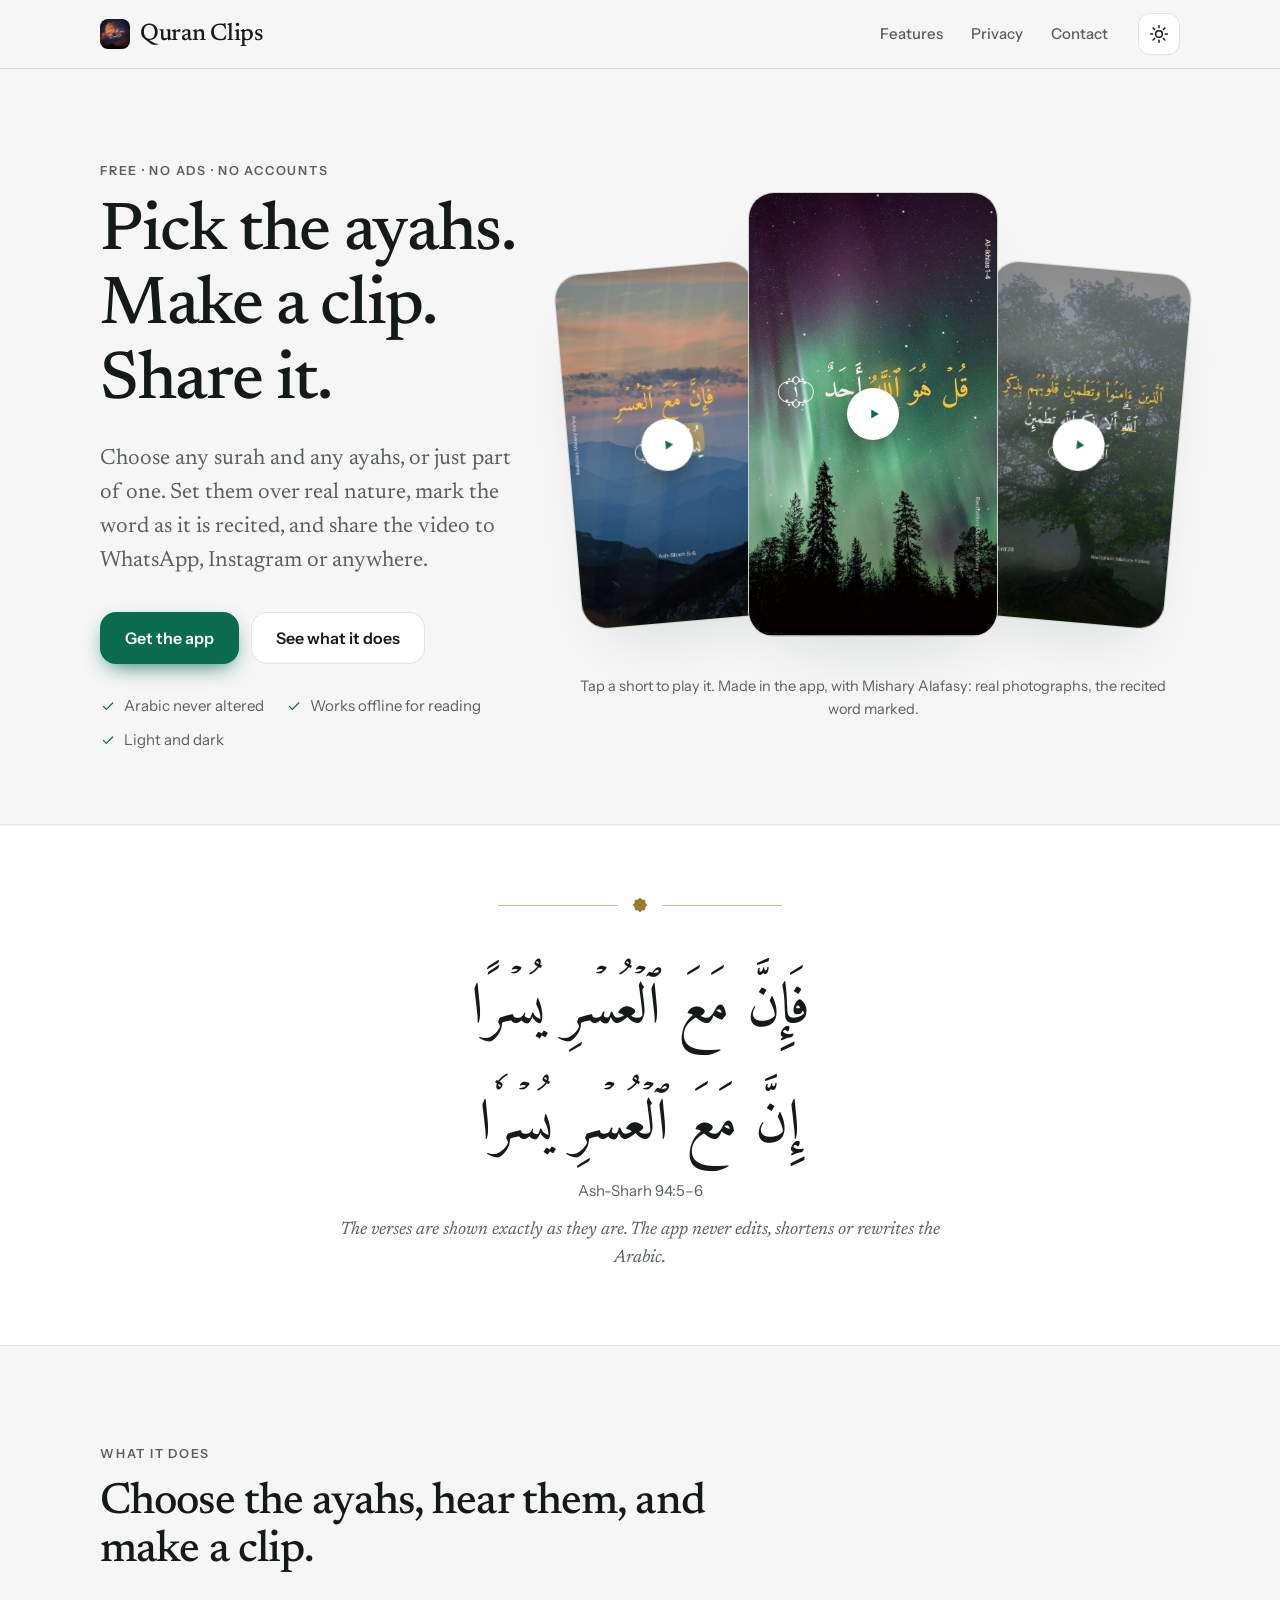
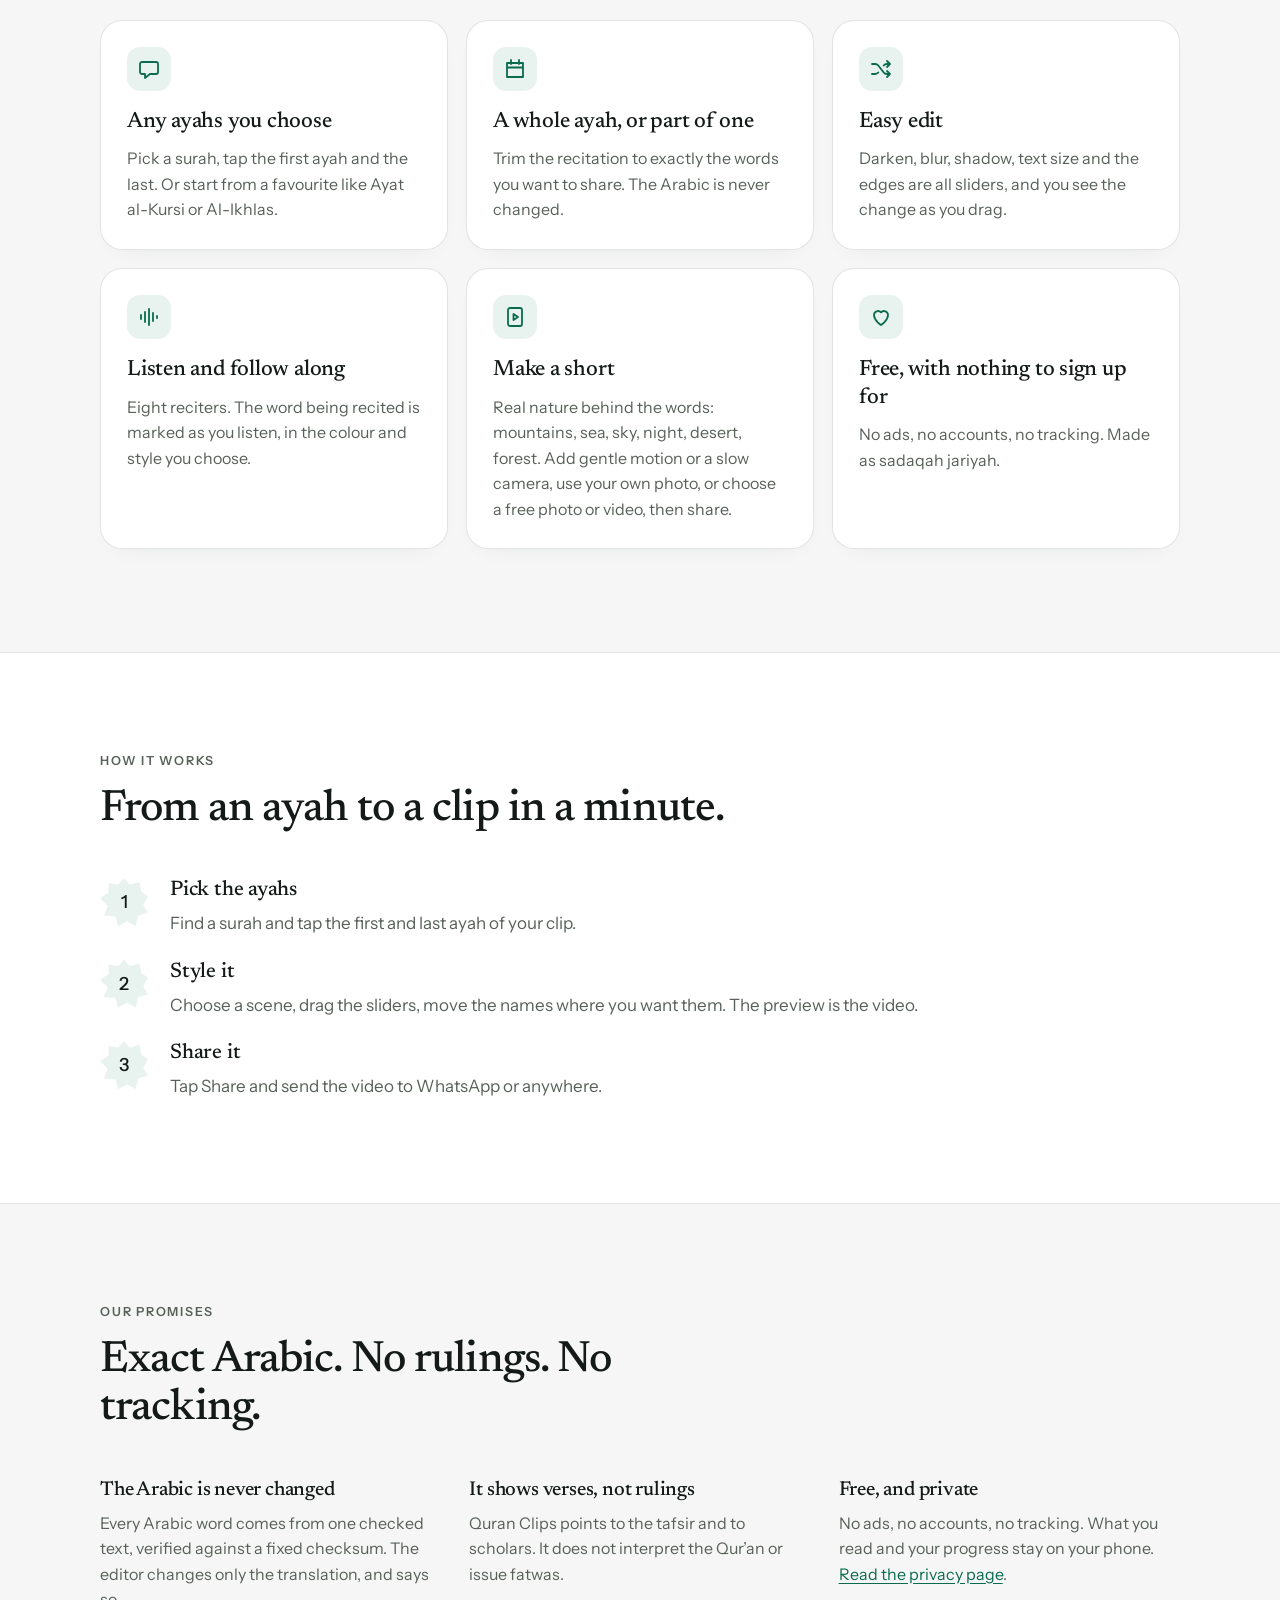
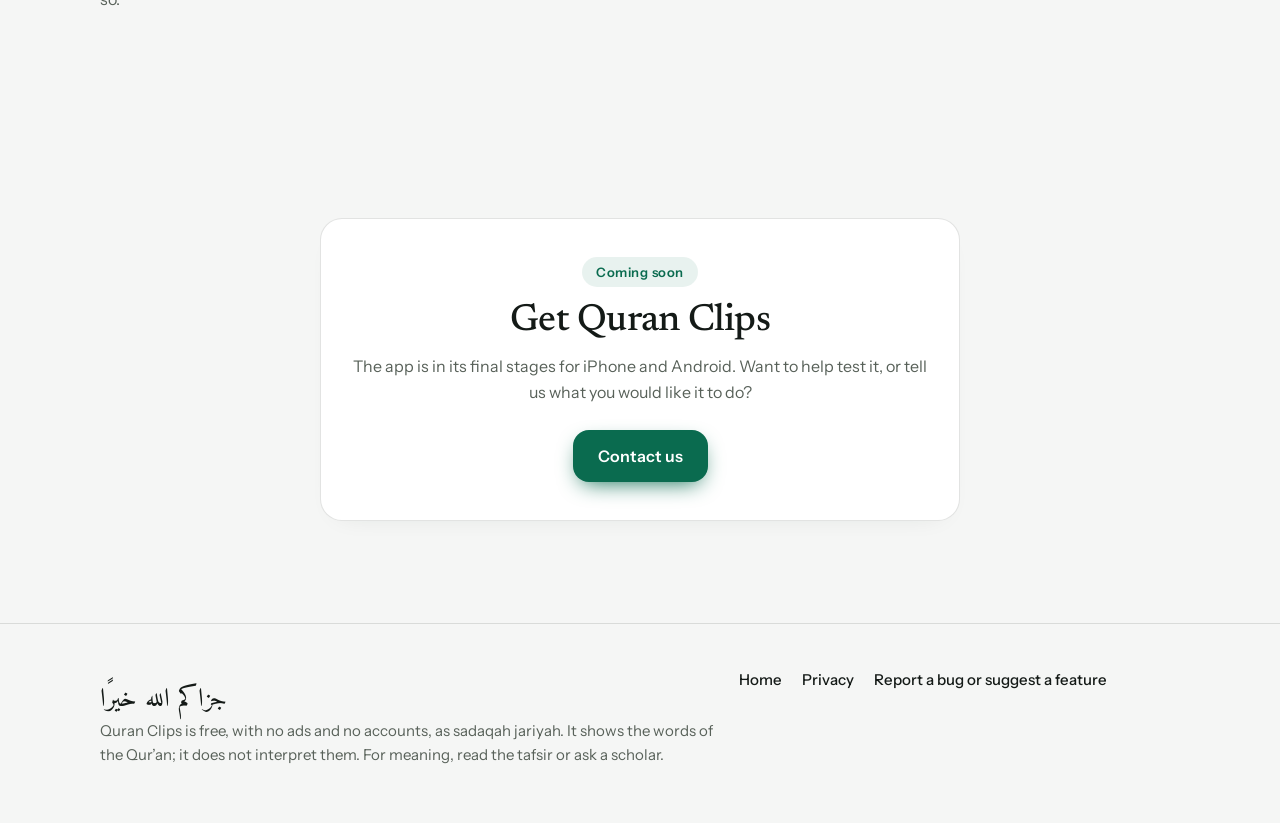
==== commit 15792b83: "Implement playable video shorts in the hero section, enhancing user interaction. Update styles for v" ====
--- a/index.html
+++ b/index.html
@@ -52,12 +52,21 @@
         </ul>
       </div>
       <div>
-        <div class="shots" aria-label="Three example shorts made with Quran Clips">
-          <figure class="shot left" style="margin:0"><img src="assets/short-dawn.jpg" alt="A short: Ash-Sharh 5 to 6 in Arabic over dawn ridges, with one word marked as it is recited" width="360" height="640" loading="eager"></figure>
-          <figure class="shot center" style="margin:0"><img src="assets/short-night.jpg" alt="A short: Al-Ikhlas over a green aurora behind pine trees" width="360" height="640" loading="eager"></figure>
-          <figure class="shot right" style="margin:0"><img src="assets/short-forest.jpg" alt="A short: Ar-Ra‘d 28 over a tree in mist, with the recited word underlined" width="360" height="640" loading="eager"></figure>
+        <div class="shots" aria-label="Three example shorts made with Quran Clips. Tap one to play it.">
+          <figure class="shot left">
+            <video poster="assets/short-dawn.jpg" src="assets/short-dawn.mp4" playsinline preload="none" width="360" height="640"></video>
+            <button class="shot-play" type="button" aria-label="Play Ash-Sharh 5 to 6, recited over dawn ridges"><span aria-hidden="true"><svg viewBox="0 0 24 24"><path d="M9 7.2v9.6l8.2-4.8z" fill="currentColor"/></svg></span></button>
+          </figure>
+          <figure class="shot center">
+            <video poster="assets/short-night.jpg" src="assets/short-night.mp4" playsinline preload="none" width="360" height="640"></video>
+            <button class="shot-play" type="button" aria-label="Play Al-Ikhlas, recited over a green aurora"><span aria-hidden="true"><svg viewBox="0 0 24 24"><path d="M9 7.2v9.6l8.2-4.8z" fill="currentColor"/></svg></span></button>
+          </figure>
+          <figure class="shot right">
+            <video poster="assets/short-forest.jpg" src="assets/short-forest.mp4" playsinline preload="none" width="360" height="640"></video>
+            <button class="shot-play" type="button" aria-label="Play Ar-Ra‘d 28, recited over a tree in mist"><span aria-hidden="true"><svg viewBox="0 0 24 24"><path d="M9 7.2v9.6l8.2-4.8z" fill="currentColor"/></svg></span></button>
+          </figure>
         </div>
-        <p class="shots-note small muted">Shorts made in the app: real photographs, the recited word marked, names where you put them.</p>
+        <p class="shots-note small muted">Tap a short to play it. Made in the app, with Mishary Alafasy: real photographs, the recited word marked.</p>
       </div>
     </div>
   </section>
@@ -81,7 +90,7 @@
       <div class="cards">
         <article class="card"><div class="tile"><svg viewBox="0 0 24 24" fill="none" stroke="currentColor" stroke-width="1.8" stroke-linecap="round" stroke-linejoin="round" aria-hidden="true"><path d="M5 5h14a2 2 0 0 1 2 2v8a2 2 0 0 1-2 2h-6l-5 4v-4H5a2 2 0 0 1-2-2V7a2 2 0 0 1 2-2z"/></svg></div><h3>Any ayahs you choose</h3><p>Pick a surah, tap the first ayah and the last. Or start from a favourite like Ayat al-Kursi or Al-Ikhlas.</p></article>
         <article class="card"><div class="tile"><svg viewBox="0 0 24 24" fill="none" stroke="currentColor" stroke-width="1.8" stroke-linecap="round" stroke-linejoin="round" aria-hidden="true"><path d="M4 6h16v14H4z M4 10.5h16 M8 3v4 M16 3v4"/></svg></div><h3>A whole ayah, or part of one</h3><p>Trim the recitation to exactly the words you want to share. The Arabic is never changed.</p></article>
-        <article class="card"><div class="tile"><svg viewBox="0 0 24 24" fill="none" stroke="currentColor" stroke-width="1.8" stroke-linecap="round" stroke-linejoin="round" aria-hidden="true"><path d="M3 7h3.2a4 4 0 0 1 3.1 1.5l5.4 7A4 4 0 0 0 17.8 17H21 M18 14l3 3-3 3 M3 17h3.2a4 4 0 0 0 3.1-1.5 M14.7 8.5A4 4 0 0 1 17.8 7H21 M18 4l3 3-3 3"/></svg></div><h3>Sliders, not fiddly buttons</h3><p>Darken, blur, shadow, text size and the edges are all sliders, and you see the change as you drag.</p></article>
+        <article class="card"><div class="tile"><svg viewBox="0 0 24 24" fill="none" stroke="currentColor" stroke-width="1.8" stroke-linecap="round" stroke-linejoin="round" aria-hidden="true"><path d="M3 7h3.2a4 4 0 0 1 3.1 1.5l5.4 7A4 4 0 0 0 17.8 17H21 M18 14l3 3-3 3 M3 17h3.2a4 4 0 0 0 3.1-1.5 M14.7 8.5A4 4 0 0 1 17.8 7H21 M18 4l3 3-3 3"/></svg></div><h3>Easy edit</h3><p>Darken, blur, shadow, text size and the edges are all sliders, and you see the change as you drag.</p></article>
         <article class="card"><div class="tile"><svg viewBox="0 0 24 24" fill="none" stroke="currentColor" stroke-width="1.8" stroke-linecap="round" stroke-linejoin="round" aria-hidden="true"><path d="M4 10v4 M8 7v10 M12 4v16 M16 8v8 M20 11v2"/></svg></div><h3>Listen and follow along</h3><p>Eight reciters. The word being recited is marked as you listen, in the colour and style you choose.</p></article>
         <article class="card"><div class="tile"><svg viewBox="0 0 24 24" fill="none" stroke="currentColor" stroke-width="1.8" stroke-linecap="round" stroke-linejoin="round" aria-hidden="true"><path d="M7 3h10a2 2 0 0 1 2 2v14a2 2 0 0 1-2 2H7a2 2 0 0 1-2-2V5a2 2 0 0 1 2-2z M10.5 9v6l4.5-3z"/></svg></div><h3>Make a short</h3><p>Real nature behind the words: mountains, sea, sky, night, desert, forest. Add gentle motion or a slow camera, use your own photo, or choose a free photo or video, then share.</p></article>
         <article class="card"><div class="tile"><svg viewBox="0 0 24 24" fill="none" stroke="currentColor" stroke-width="1.8" stroke-linecap="round" stroke-linejoin="round" aria-hidden="true"><path d="M12 20s-7-4.4-7-10a4 4 0 0 1 7-2.6A4 4 0 0 1 19 10c0 5.6-7 10-7 10z"/></svg></div><h3>Free, with nothing to sign up for</h3><p>No ads, no accounts, no tracking. Made as sadaqah jariyah.</p></article>
--- a/style.css
+++ b/style.css
@@ -43,6 +43,7 @@
 header.site { position: sticky; top: 0; z-index: 20; background: color-mix(in srgb, var(--bg) 88%, transparent); backdrop-filter: saturate(1.4) blur(14px); -webkit-backdrop-filter: saturate(1.4) blur(14px); border-bottom: 1px solid var(--line); }
 .bar { display: flex; align-items: center; gap: 18px; height: 68px; }
 .brand { display: flex; align-items: center; gap: 10px; color: var(--ink); text-decoration: none; font: 500 24px/1 var(--serif); letter-spacing: -0.3px; margin-right: auto; }
+.brand img { width: 30px; height: 30px; border-radius: 8px; object-fit: cover; }
 .brand svg { width: 30px; height: 30px; }
 nav.main { display: flex; gap: 4px; }
 nav.main a { color: var(--ink-soft); text-decoration: none; font-weight: 500; font-size: 15px; padding: 9px 12px; border-radius: 10px; }
@@ -80,12 +81,20 @@
 .facts svg { width: 16px; height: 16px; color: var(--accent); }
 
 .shots { position: relative; display: flex; justify-content: center; align-items: center; padding: 10px 0 20px; }
-.shot { width: min(30vw, 200px); aspect-ratio: 9 / 16; border-radius: 26px; overflow: hidden; border: 1px solid var(--line); background: var(--raised); box-shadow: 0 30px 60px -28px var(--shadow); flex: none; }
-.shot img { width: 100%; height: 100%; object-fit: cover; }
+.shot { position: relative; width: min(30vw, 200px); aspect-ratio: 9 / 16; margin: 0; border-radius: 26px; overflow: hidden; border: 1px solid var(--line); background: var(--raised); box-shadow: 0 30px 60px -28px var(--shadow); flex: none; }
+.shot img, .shot video { width: 100%; height: 100%; object-fit: cover; background: #111; }
+.shot-play { position: absolute; inset: 0; margin: 0; padding: 0; border: 0; background: linear-gradient(to top, rgba(0, 0, 0, 0.35), transparent 42%); color: #0a6b4f; cursor: pointer; display: grid; place-items: center; }
+.shot-play span { width: 52px; height: 52px; border-radius: 50%; background: #fff; display: grid; place-items: center; box-shadow: 0 10px 24px rgba(0, 0, 0, 0.28); }
+.shot-play svg { width: 22px; height: 22px; margin-left: 2px; }
+.shot.is-playing .shot-play { display: none; }
+.shot.is-playing video { cursor: pointer; }
 .shot.center { width: min(38vw, 250px); margin: 0 -18px; z-index: 2; transform: translateY(-14px); }
 .shot.left { transform: rotate(-5deg) translateY(16px); }
 .shot.right { transform: rotate(5deg) translateY(16px); }
+body:has(.shot.is-playing)::before { content: ""; position: fixed; inset: 0; z-index: 30; background: rgba(8, 12, 10, 0.62); }
+.shot.is-playing { position: fixed; z-index: 40; left: 50%; top: 50%; width: min(78vw, 320px); margin: 0; transform: translate(-50%, -52%); box-shadow: 0 40px 80px rgba(0, 0, 0, 0.5); }
 @media (max-width: 899px) { .shot { width: min(28vw, 170px); } .shot.center { width: min(36vw, 210px); } }
+.shot.left.is-playing, .shot.center.is-playing, .shot.right.is-playing { width: min(78vw, 320px); }
 @media (prefers-reduced-motion: no-preference) {
   .shot { animation: rise 0.9s cubic-bezier(0.2, 0.7, 0.2, 1) both; }
   .shot.center { animation-delay: 0.08s; } .shot.right { animation-delay: 0.16s; }
